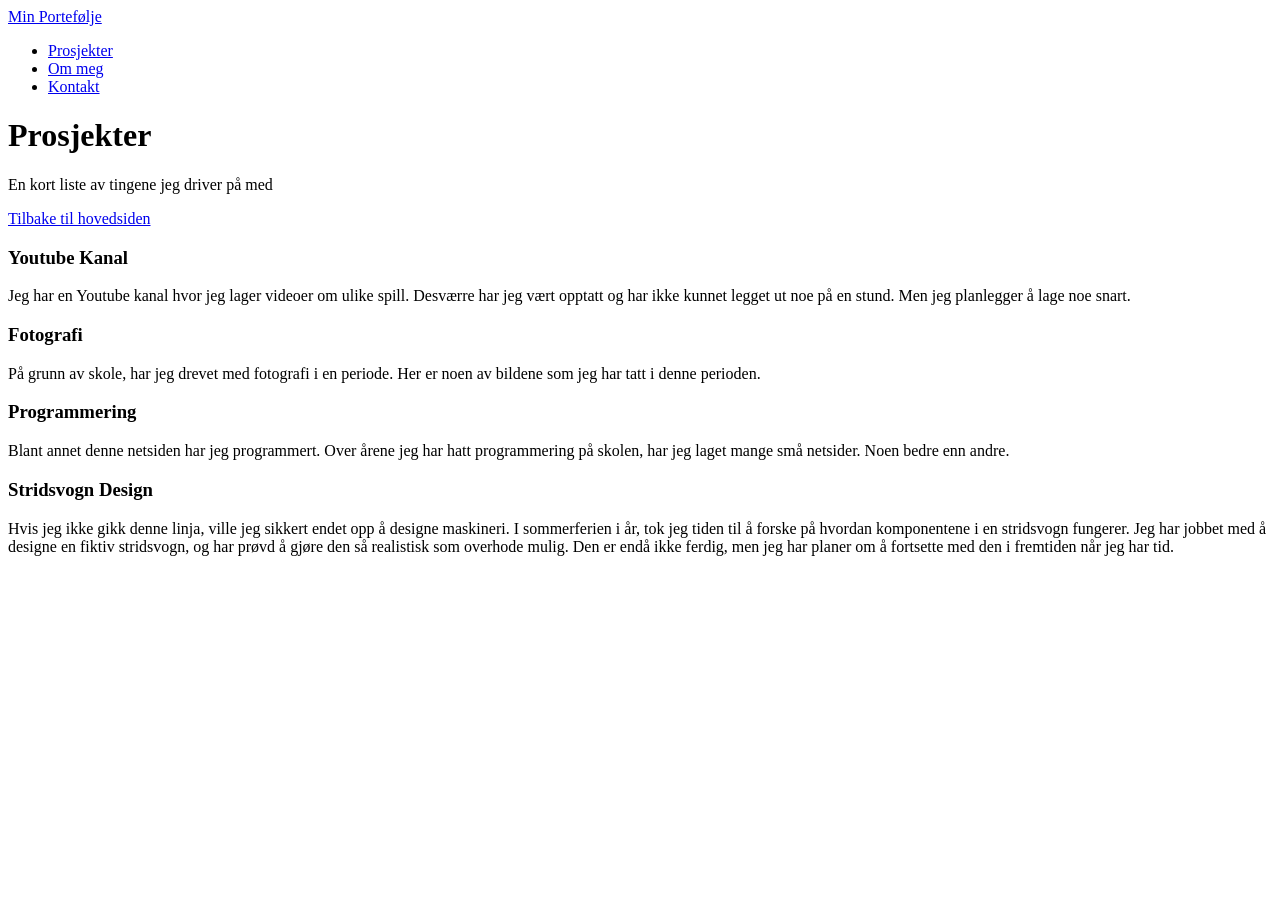
==== prosjekter.html @ 5872dc4c "Linka index of prosjekt siden, og skrev innholdet i prosjekt siden. Nav links fungerer." ====
<!DOCTYPE html>
<html lang="no">
<head>
    <meta charset="UTF-8">
    <meta name="viewport" content="width=device-width, initial-scale=1.0">
    <title>Mine prosjekter</title>
    <link rel="stylesheet" href="styles.css">
</head>

<body>

    <header>
        <nav class="navbar">

            <a href="index.html" class="home">Min Portefølje</a>

            <ul class="nav-links">
                <li><a href="prosjekter.html">Prosjekter</a></li>
                <li><a href="om meg">Om meg</a></li>
                <li><a href="kontakt">Kontakt</a></li>
            </ul>

        </nav>
    </header>
  
    <main>

        <h1>Prosjekter</h1>

        <p>En kort liste av tingene jeg driver på med</p>

        <a href="index.html" class="button">Tilbake til hovedsiden</a>
        
        <h3>Youtube Kanal</h3>
        <p>Jeg har en Youtube kanal hvor jeg lager videoer om ulike spill. 
            Desværre har jeg vært opptatt og har ikke kunnet legget ut noe på en stund. 
            Men jeg planlegger å lage noe snart.
        </p>

        <h3>Fotografi</h3>
        <p>På grunn av skole, har jeg drevet med fotografi i en periode.
            Her er noen av bildene som jeg har tatt i denne perioden.
        </p>

        <h3>Programmering</h3>
        <p>Blant annet denne netsiden har jeg programmert.
            Over årene jeg har hatt programmering på skolen, har jeg laget mange små netsider.
            Noen bedre enn andre. 
        </p>

        <h3>Stridsvogn Design</h3>
        <p>Hvis jeg ikke gikk denne linja, ville jeg sikkert endet opp å designe maskineri.
            I sommerferien i år, tok jeg tiden til å forske på hvordan komponentene i en stridsvogn fungerer.
            Jeg har jobbet med å designe en fiktiv stridsvogn, og har prøvd å gjøre den så realistisk som overhode mulig.
            Den er endå ikke ferdig, men jeg har planer om å fortsette med den i fremtiden når jeg har tid.
        </p>







    </main>

</body>

</html>
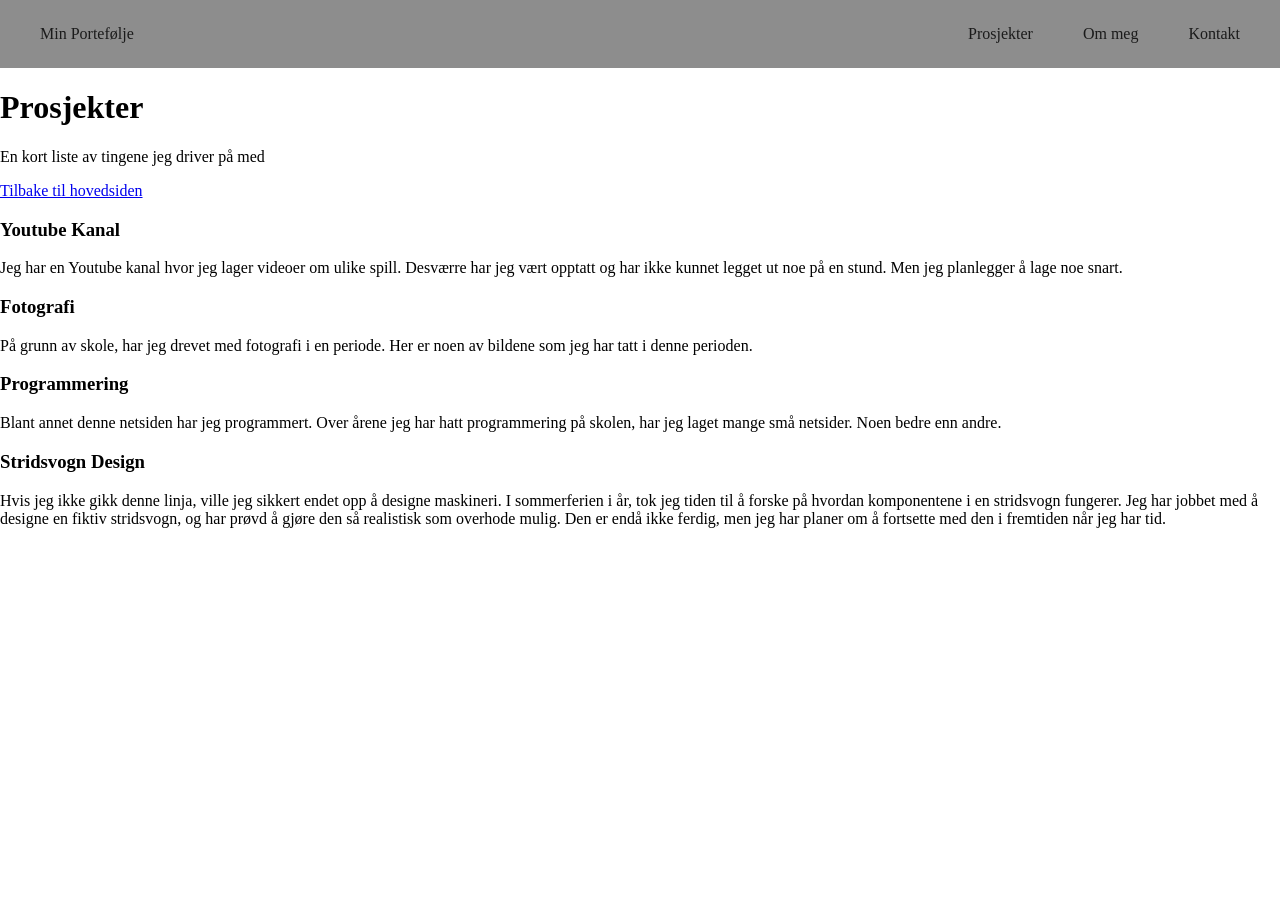
==== commit 13768339: "Sticky navbar" ====
--- a/prosjekter.html
+++ b/prosjekter.html
@@ -17,8 +17,8 @@
 
             <ul class="nav-links">
                 <li><a href="prosjekter.html">Prosjekter</a></li>
-                <li><a href="om meg">Om meg</a></li>
-                <li><a href="kontakt">Kontakt</a></li>
+                <li><a href="index.html#om-meg">Om meg</a></li>
+                <li><a href="index.html#kontakt">Kontakt</a></li>
             </ul>
 
         </nav>
@@ -32,30 +32,37 @@
 
         <a href="index.html" class="button">Tilbake til hovedsiden</a>
         
+        <section id="YT">
         <h3>Youtube Kanal</h3>
         <p>Jeg har en Youtube kanal hvor jeg lager videoer om ulike spill. 
             Desværre har jeg vært opptatt og har ikke kunnet legget ut noe på en stund. 
             Men jeg planlegger å lage noe snart.
         </p>
+        </section>
 
+        <section id="Fotografi">
         <h3>Fotografi</h3>
         <p>På grunn av skole, har jeg drevet med fotografi i en periode.
             Her er noen av bildene som jeg har tatt i denne perioden.
         </p>
+        </section>
 
+        <section id="Programmering">
         <h3>Programmering</h3>
         <p>Blant annet denne netsiden har jeg programmert.
             Over årene jeg har hatt programmering på skolen, har jeg laget mange små netsider.
             Noen bedre enn andre. 
         </p>
+        </section>
 
+        <section id="Stridsvogn">
         <h3>Stridsvogn Design</h3>
         <p>Hvis jeg ikke gikk denne linja, ville jeg sikkert endet opp å designe maskineri.
             I sommerferien i år, tok jeg tiden til å forske på hvordan komponentene i en stridsvogn fungerer.
             Jeg har jobbet med å designe en fiktiv stridsvogn, og har prøvd å gjøre den så realistisk som overhode mulig.
             Den er endå ikke ferdig, men jeg har planer om å fortsette med den i fremtiden når jeg har tid.
         </p>
-
+        </section>
 
 
 
--- a/styles.css
+++ b/styles.css
@@ -0,0 +1,42 @@
+body {
+    margin: 0;
+}
+
+header {
+    position: sticky;
+    top: 0;
+    z-index: 1000;
+}
+
+.navbar {
+    display: flex;
+    justify-content: space-between;
+    align-items: center;
+    padding: 25px 40px;
+    background-color: #8d8d8d;
+}
+
+.nav-links {
+    display: flex;
+    gap: 50px;
+    list-style: none;
+    margin: 0;
+    padding: 0;
+}
+
+.nav-links a {
+    color: #1b1b1b;
+    text-decoration: none;
+    font-size: 16px;
+}
+
+.nav-links a:hover {
+    color: #1b1b1b;
+}
+
+.home {
+    display: flex;
+    color:  #1b1b1b;
+    text-decoration: none;
+    font-size: 16px;
+}
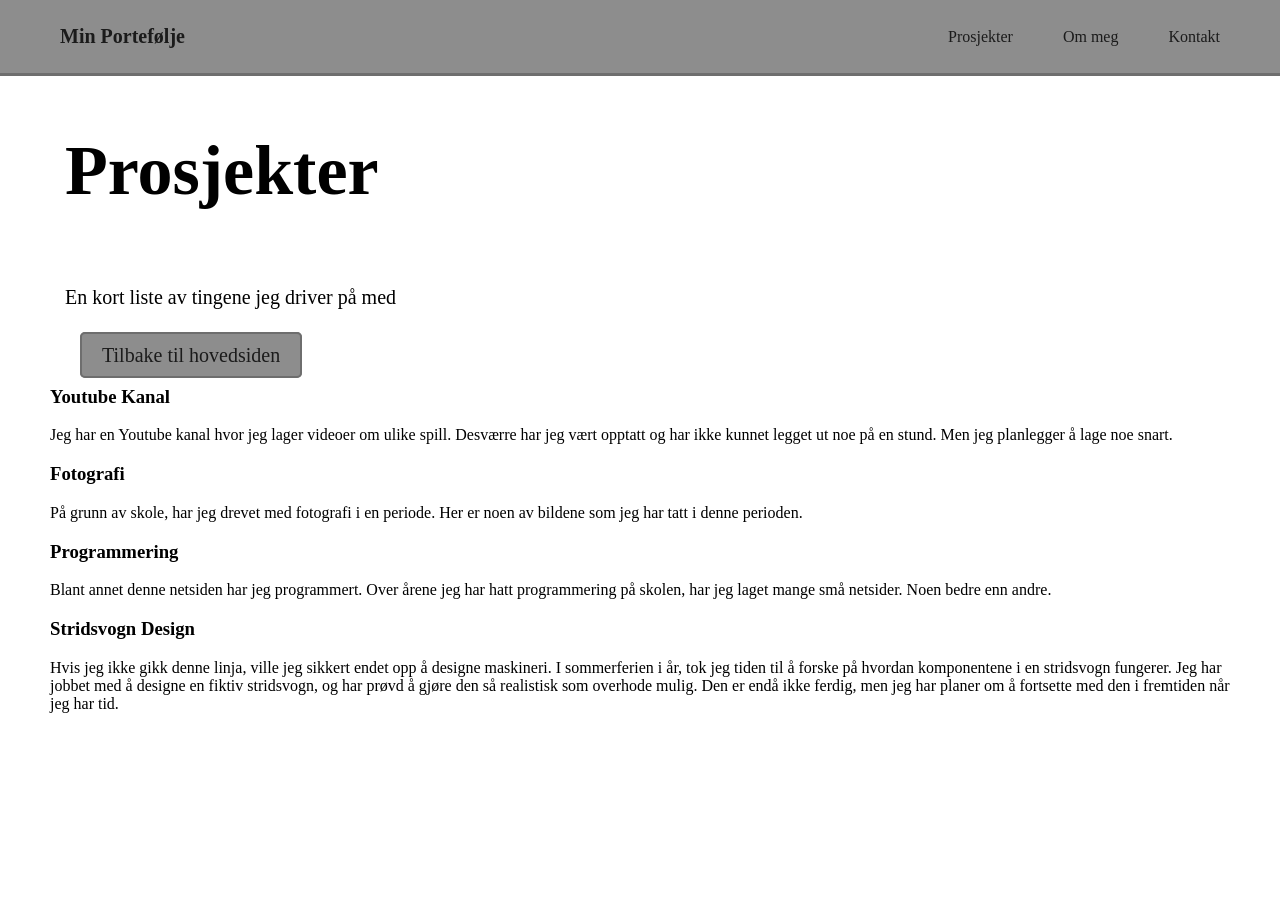
==== commit bfd98a3d: "refinert om-meg og kontakt. Ga borders til dem, button og navbaren" ====
--- a/prosjekter.html
+++ b/prosjekter.html
@@ -28,7 +28,7 @@
 
         <h1>Prosjekter</h1>
 
-        <p>En kort liste av tingene jeg driver på med</p>
+        <p class="intro">En kort liste av tingene jeg driver på med</p>
 
         <a href="index.html" class="button">Tilbake til hovedsiden</a>
         
--- a/styles.css
+++ b/styles.css
@@ -1,5 +1,13 @@
+html {
+    scroll-behavior: smooth;
+}
+
 body {
     margin: 0;
+}
+
+main {
+    padding: 0 50px;
 }
 
 header {
@@ -12,8 +20,9 @@
     display: flex;
     justify-content: space-between;
     align-items: center;
-    padding: 25px 40px;
+    padding: 25px 60px;
     background-color: #8d8d8d;
+    border-bottom: 3px solid #6e6e6e;
 }
 
 .nav-links {
@@ -31,12 +40,78 @@
 }
 
 .nav-links a:hover {
-    color: #1b1b1b;
+    color: #fcfcfc;
 }
 
 .home {
     display: flex;
     color:  #1b1b1b;
     text-decoration: none;
-    font-size: 16px;
+    font-size: 20px;
+    font-weight: bold;
+}
+
+.home:hover {
+    color: #fcfcfc;
+}
+
+h1 {
+    display: flex;
+    font-size: 70px;
+    margin: 0;
+    padding: 55px 15px;
+}
+
+.button {
+    margin-left: 30px;
+    margin-bottom: 20px;
+    padding: 10px 20px;
+    background-color: #8d8d8d;
+    color: #1b1b1b;
+    text-decoration: none;
+    font-size: 20px;
+    border-radius: 5px;
+    border: 2px solid #6e6e6e;
+}
+
+.button:hover {
+    background-color: #c1bfbf;
+    color: #fcfcfc;
+    border: 2px solid #f8f7f7;
+}
+
+.intro {
+    font-size: 20px;
+    margin-bottom: 35px;
+    margin-left: 15px;
+}
+
+h2 {
+    display: flex;
+    font-size: 30px;
+    margin-bottom: 3px;
+    margin-left: 15px;
+}
+
+#om-meg {
+    text-decoration: none;
+    margin-top: 60px;
+    display:flex;
+    flex-direction: column;
+    padding: 5px 25px;
+    border-radius: 20px;
+    background-color: #8d8d8d;
+    border: 3px solid #6e6e6e;
+}
+
+#kontakt {
+    text-decoration: none;
+    margin-top: 60px;
+    margin-bottom: 60px;
+    display:flex;
+    flex-direction: column;
+    padding: 5px 25px;
+    border-radius: 20px;
+    background-color: #8d8d8d;
+    border: 3px solid #6e6e6e;
 }
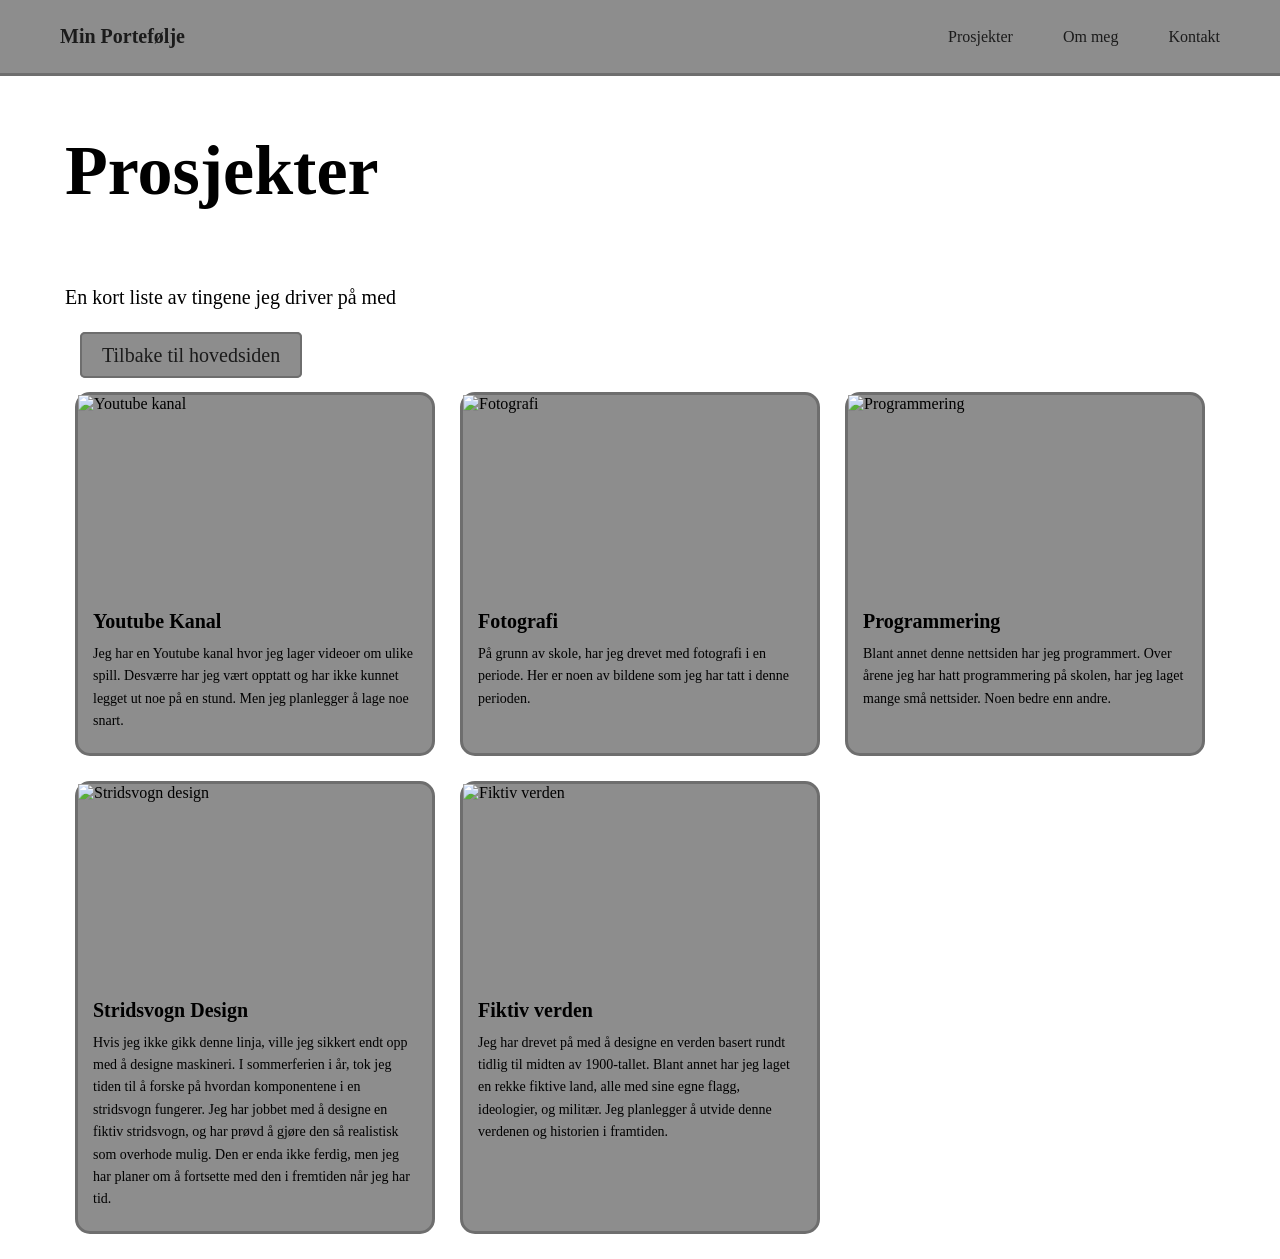
==== commit 841b48b9: "La til ekstra innhold i prosjekt, grid layouts i favouritt spill og prosjekter" ====
--- a/prosjekter.html
+++ b/prosjekter.html
@@ -32,36 +32,58 @@
 
         <a href="index.html" class="button">Tilbake til hovedsiden</a>
         
-        <section id="YT">
-        <h3>Youtube Kanal</h3>
-        <p>Jeg har en Youtube kanal hvor jeg lager videoer om ulike spill. 
-            Desværre har jeg vært opptatt og har ikke kunnet legget ut noe på en stund. 
-            Men jeg planlegger å lage noe snart.
-        </p>
-        </section>
+        <section class="prosjektliste">
 
-        <section id="Fotografi">
-        <h3>Fotografi</h3>
-        <p>På grunn av skole, har jeg drevet med fotografi i en periode.
-            Her er noen av bildene som jeg har tatt i denne perioden.
-        </p>
-        </section>
+            <section class="prosjektkort" id="YT">
+                <img src="images/youtube.jpg" alt="Youtube kanal">
+                <h3>Youtube Kanal</h3>
+                <p>
+                    Jeg har en Youtube kanal hvor jeg lager videoer om ulike spill.
+                    Desværre har jeg vært opptatt og har ikke kunnet legget ut noe på en stund.
+                    Men jeg planlegger å lage noe snart.
+                </p>
+            </section>
 
-        <section id="Programmering">
-        <h3>Programmering</h3>
-        <p>Blant annet denne netsiden har jeg programmert.
-            Over årene jeg har hatt programmering på skolen, har jeg laget mange små netsider.
-            Noen bedre enn andre. 
-        </p>
-        </section>
+            <section class="prosjektkort" id="Fotografi">
+                <img src="images/fotografi.jpg" alt="Fotografi">
+                <h3>Fotografi</h3>
+                <p>
+                    På grunn av skole, har jeg drevet med fotografi i en periode.
+                    Her er noen av bildene som jeg har tatt i denne perioden.
+                </p>
+            </section>
 
-        <section id="Stridsvogn">
-        <h3>Stridsvogn Design</h3>
-        <p>Hvis jeg ikke gikk denne linja, ville jeg sikkert endet opp å designe maskineri.
-            I sommerferien i år, tok jeg tiden til å forske på hvordan komponentene i en stridsvogn fungerer.
-            Jeg har jobbet med å designe en fiktiv stridsvogn, og har prøvd å gjøre den så realistisk som overhode mulig.
-            Den er endå ikke ferdig, men jeg har planer om å fortsette med den i fremtiden når jeg har tid.
-        </p>
+            <section class="prosjektkort" id="Programmering">
+                <img src="images/programmering.jpg" alt="Programmering">
+                <h3>Programmering</h3>
+                <p>
+                    Blant annet denne nettsiden har jeg programmert.
+                    Over årene jeg har hatt programmering på skolen, har jeg laget mange små nettsider.
+                    Noen bedre enn andre.
+                </p>
+            </section>
+
+            <section class="prosjektkort" id="Stridsvogn">
+                <img src="images/stridsvogn.jpg" alt="Stridsvogn design">
+                <h3>Stridsvogn Design</h3>
+                <p>
+                    Hvis jeg ikke gikk denne linja, ville jeg sikkert endt opp med å designe maskineri.
+                    I sommerferien i år, tok jeg tiden til å forske på hvordan komponentene i en stridsvogn fungerer.
+                    Jeg har jobbet med å designe en fiktiv stridsvogn, og har prøvd å gjøre den så realistisk som overhode mulig.
+                    Den er enda ikke ferdig, men jeg har planer om å fortsette med den i fremtiden når jeg har tid.
+                </p>
+            </section>
+
+            <section class="prosjektkort" id="fiksjon">
+                <img src="images/fiksjon.jpg" alt="Fiktiv verden">
+                <h3>Fiktiv verden</h3>
+                <p>
+                    Jeg har drevet på med å designe en verden basert rundt tidlig til midten av 1900-tallet.
+                    Blant annet har jeg laget en rekke fiktive land, alle med sine egne flagg, ideologier, og militær.
+                    Jeg planlegger å utvide denne verdenen og historien i framtiden.
+                </p>
+            </section>
+
         </section>
 
 
--- a/styles.css
+++ b/styles.css
@@ -114,4 +114,96 @@
     border-radius: 20px;
     background-color: #8d8d8d;
     border: 3px solid #6e6e6e;
+}
+
+.prosjektliste {
+    display: grid;
+    grid-template-columns: 1fr 1fr 1fr;
+    gap: 25px;
+    padding: 25px;
+}
+
+.prosjektkort {
+    display: flex;
+    flex-direction: column;
+    background-color: #8d8d8d;
+    border: 3px solid #6e6e6e;
+    border-radius: 15px;
+    transition: transform 0.2s ease;
+}
+
+.prosjektkort img {
+    width: 100%;
+    height: 200px;
+    object-fit: cover;
+}
+
+.prosjektkort h3 {
+    font-size: 20px;
+    margin: 15px 15px 5px;
+}
+
+.prosjektkort p {
+    font-size: 14px;
+    line-height: 1.6;
+    margin: 5px 15px 20px;
+}
+
+.prosjektkort:hover {
+    transform: translateY(-7px);
+}
+
+#favorittspilloverskrift {
+    text-align: center;
+    font-size: 40px;
+    font-weight: bold;
+}
+
+.favorittspill {
+    display: grid;
+    grid-template-columns: 1fr 1fr 1fr;
+    gap: 25px;
+    padding: 25px;
+}
+
+.spillliste {
+    display: flex;
+    flex-direction: column;
+    background-color: #8d8d8d;
+    border: 3px solid #6e6e6e;
+    border-radius: 15px;
+    transition: transform 0.2s ease;
+}
+
+.spillliste img {
+    width: 100%;
+    height: 200px;
+    object-fit: cover;
+}
+
+.spillliste p {
+    font-size: 30px;
+    margin: 5px 15px 20px;
+}
+
+.spillliste:hover {
+    transform: translateY(-7px);
+}
+
+@media (max-width: 900px) {
+    .prosjektliste {
+        grid-template-columns: 1fr 1fr;
+    }
+    .favorittspill {
+        grid-template-columns: 1fr 1fr;
+    }
+}
+
+@media (max-width: 600px) {
+    .prosjektliste {
+        grid-template-columns: 1fr;
+    }
+    .favorittspill {
+        grid-template-columns: 1fr;
+    }
 }
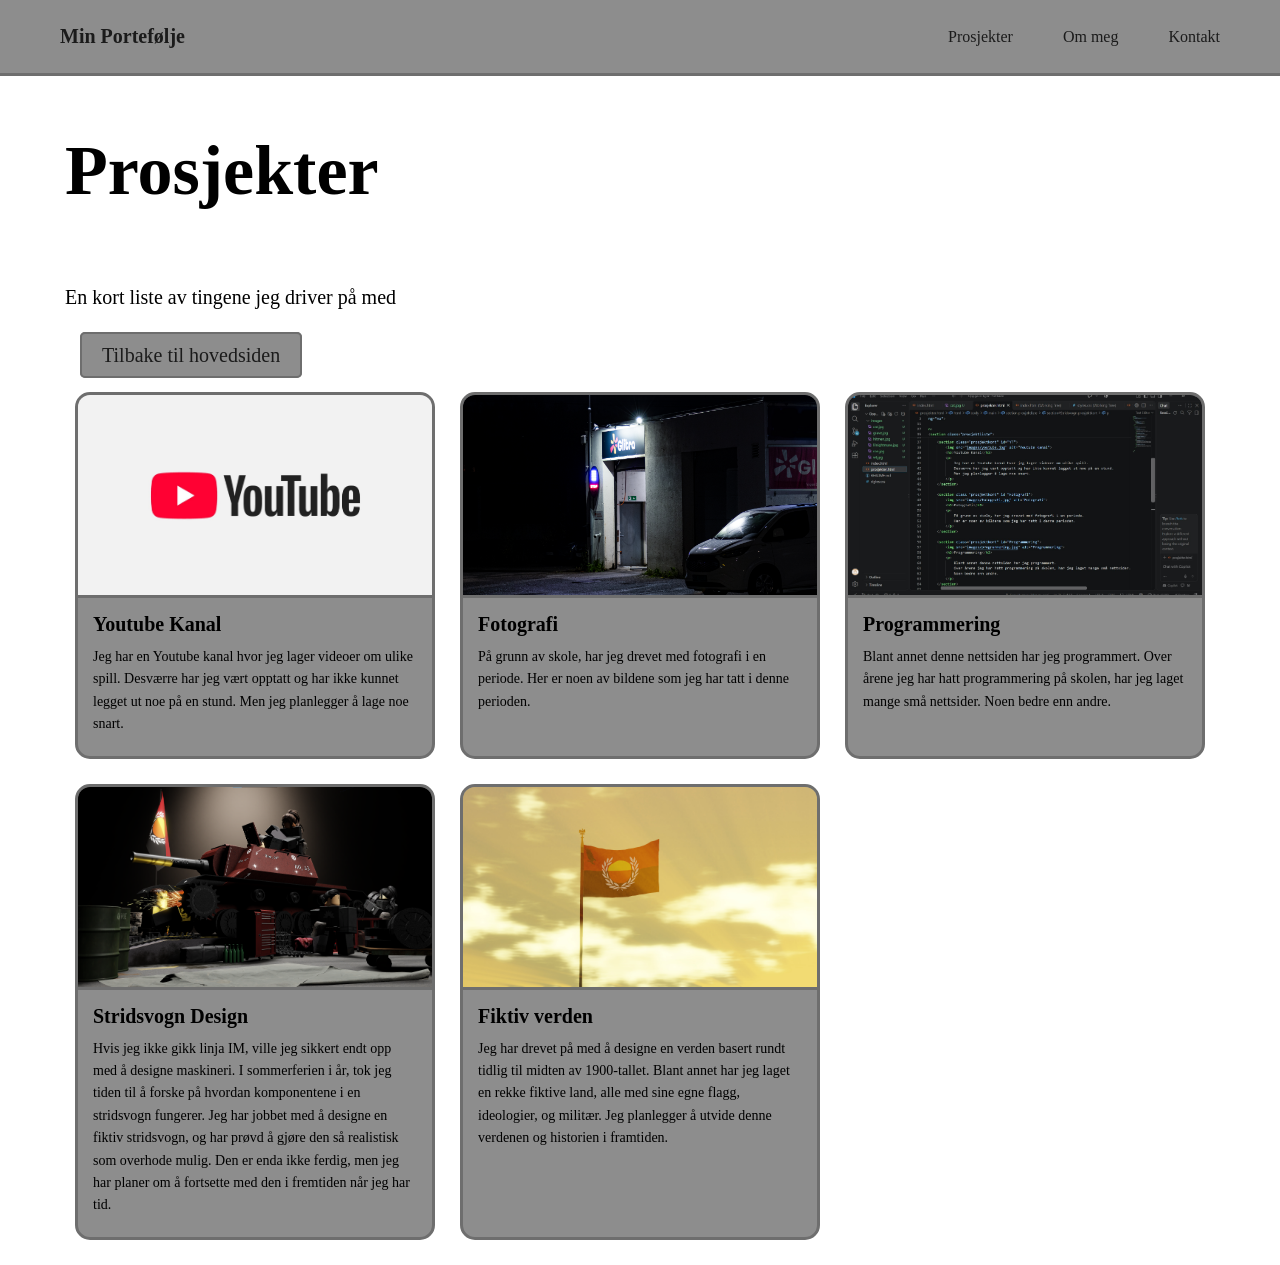
==== commit a4a55b25: "La til bilder + små text endringer" ====
--- a/prosjekter.html
+++ b/prosjekter.html
@@ -64,10 +64,10 @@
             </section>
 
             <section class="prosjektkort" id="Stridsvogn">
-                <img src="images/stridsvogn.jpg" alt="Stridsvogn design">
+                <img src="images/stridsvogn.png" alt="Stridsvogn design">
                 <h3>Stridsvogn Design</h3>
                 <p>
-                    Hvis jeg ikke gikk denne linja, ville jeg sikkert endt opp med å designe maskineri.
+                    Hvis jeg ikke gikk linja IM, ville jeg sikkert endt opp med å designe maskineri.
                     I sommerferien i år, tok jeg tiden til å forske på hvordan komponentene i en stridsvogn fungerer.
                     Jeg har jobbet med å designe en fiktiv stridsvogn, og har prøvd å gjøre den så realistisk som overhode mulig.
                     Den er enda ikke ferdig, men jeg har planer om å fortsette med den i fremtiden når jeg har tid.
--- a/styles.css
+++ b/styles.css
@@ -136,6 +136,8 @@
     width: 100%;
     height: 200px;
     object-fit: cover;
+    border-bottom: 3px solid #6e6e6e;
+    border-radius:12px 12px 0 0;
 }
 
 .prosjektkort h3 {
@@ -179,11 +181,13 @@
     width: 100%;
     height: 200px;
     object-fit: cover;
+    border-bottom: 3px solid #6e6e6e;
+    border-radius:12px 12px 0 0;
 }
 
 .spillliste p {
     font-size: 30px;
-    margin: 5px 15px 20px;
+    margin: 20px 15px 20px;
 }
 
 .spillliste:hover {
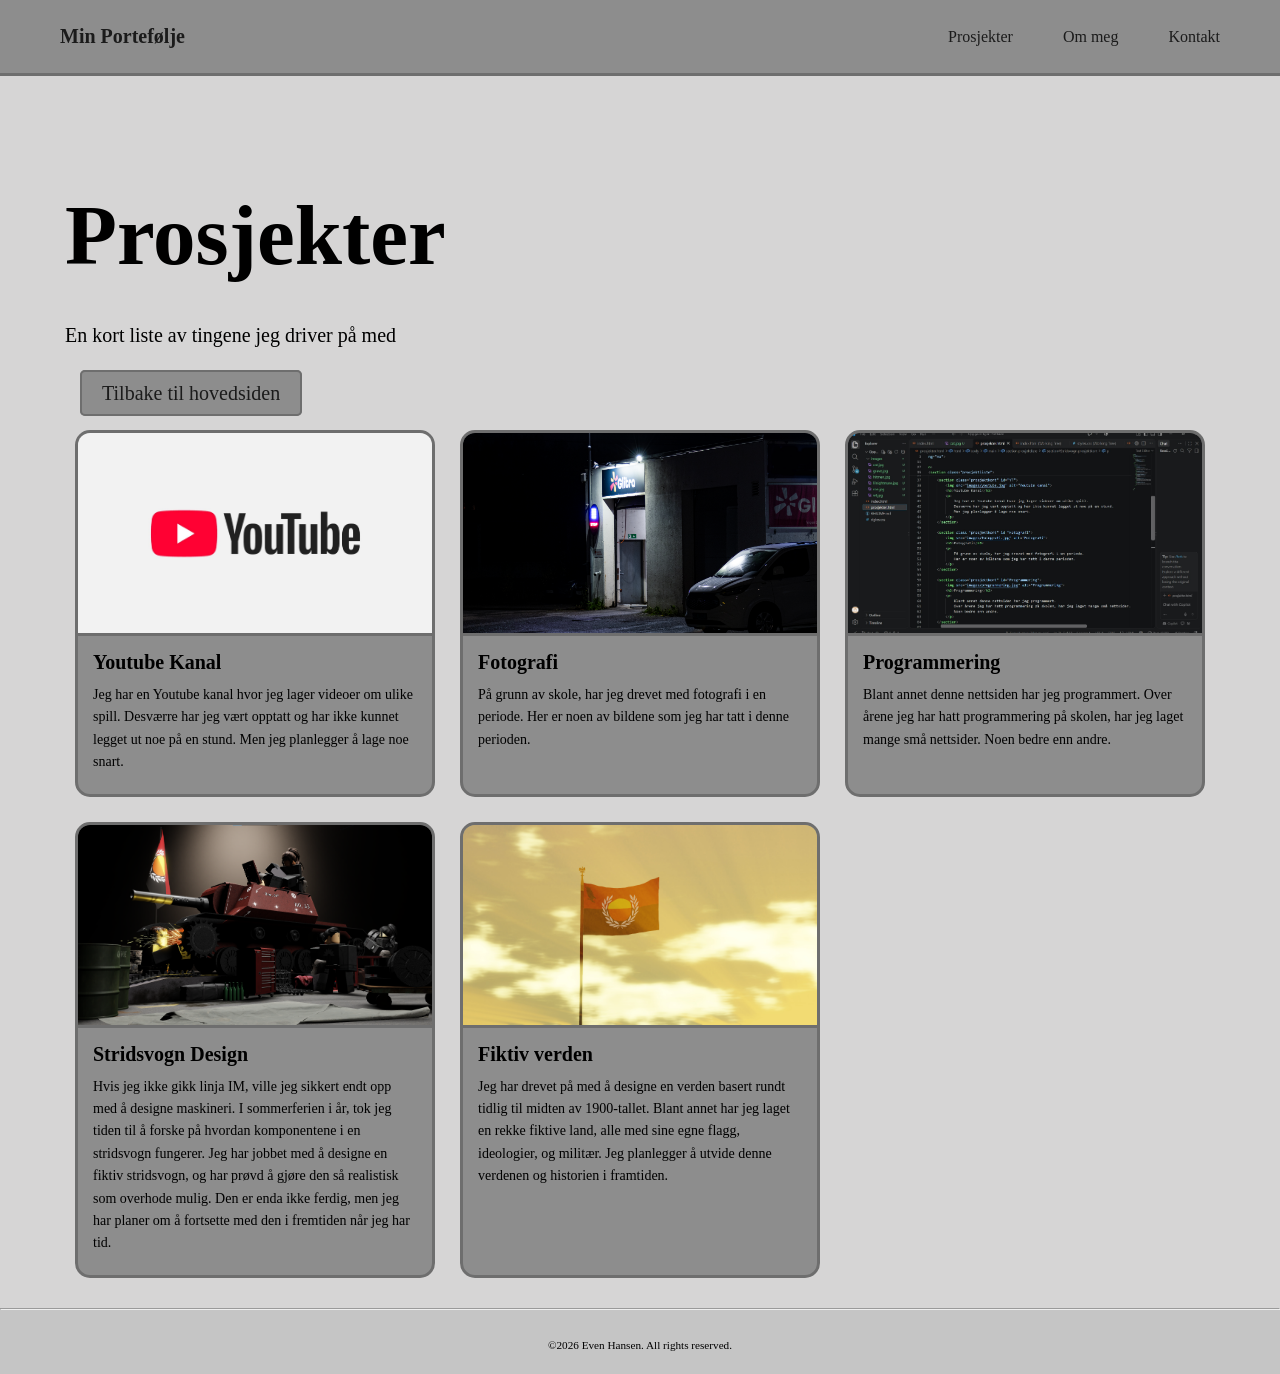
==== commit cf905e6d: "Små tekst endringer + footer" ====
--- a/prosjekter.html
+++ b/prosjekter.html
@@ -31,7 +31,7 @@
         <p class="intro">En kort liste av tingene jeg driver på med</p>
 
         <a href="index.html" class="button">Tilbake til hovedsiden</a>
-        
+
         <section class="prosjektliste">
 
             <section class="prosjektkort" id="YT">
@@ -93,6 +93,13 @@
 
     </main>
 
+    <footer>
+        <hr>
+        <br>
+        <p id="copyright">©2026 Even Hansen. All rights reserved.</p>
+        <br>
+    </footer>
+    
 </body>
 
 </html>
--- a/styles.css
+++ b/styles.css
@@ -1,5 +1,6 @@
 html {
     scroll-behavior: smooth;
+    background-color: #d6d5d5;
 }
 
 body {
@@ -16,6 +17,12 @@
     z-index: 1000;
 }
 
+footer {
+    font-size: 0.7rem;
+    text-align: center;
+    background-color: #c5c5c5;
+}
+
 .navbar {
     display: flex;
     justify-content: space-between;
@@ -43,6 +50,12 @@
     color: #fcfcfc;
 }
 
+.nav-links a:focus-visible {
+    outline: 3px solid #fcfcfc;
+    outline-offset: 12px;
+    border-radius: 1px;
+}
+
 .home {
     display: flex;
     color:  #1b1b1b;
@@ -55,11 +68,19 @@
     color: #fcfcfc;
 }
 
+.home:focus-visible {
+    outline: 3px solid #fcfcfc;
+    outline-offset: 12px;
+    border-radius: 1px;
+}
+
 h1 {
     display: flex;
-    font-size: 70px;
+    font-size: 85px;
     margin: 0;
-    padding: 55px 15px;
+    margin-top: 110px;
+    margin-bottom: 40px;
+    padding: 0px 15px;
 }
 
 .button {
@@ -78,6 +99,11 @@
     background-color: #c1bfbf;
     color: #fcfcfc;
     border: 2px solid #f8f7f7;
+}
+
+.button:focus-visible {
+    outline: 3px solid #bebebe;
+    outline-offset: 3px;
 }
 
 .intro {
@@ -194,6 +220,43 @@
     transform: translateY(-7px);
 }
 
+.kontakt-links {
+    display: flex;
+    gap: 20px;
+    margin: 15px;
+}
+
+.kontakt-button {
+    display: flex;
+    justify-content: center;
+    align-items: center;
+    width: 55px;
+    height: 55px;
+
+    background-color: #6e6e6e;
+    color: #1b1b1b;
+
+    font-size: 25px;
+    text-decoration: none;
+
+    border-radius: 10px;
+    border: 2px solid #555555;
+
+    transition: 0.2s ease;
+}
+
+.kontakt-button:hover {
+    background-color: #c1bfbf;
+    color: #fcfcfc;
+    border-color: #f8f7f7;
+    transform: translateY(-7px);
+}
+
+.kontakt-button:focus-visible {
+    outline: 3px solid #fcfcfc;
+    outline-offset: 3px;
+}
+
 @media (max-width: 900px) {
     .prosjektliste {
         grid-template-columns: 1fr 1fr;
@@ -210,4 +273,8 @@
     .favorittspill {
         grid-template-columns: 1fr;
     }
-}+    .kontakt-button {
+        width: 38px;
+        height: 38px;
+    }
+}
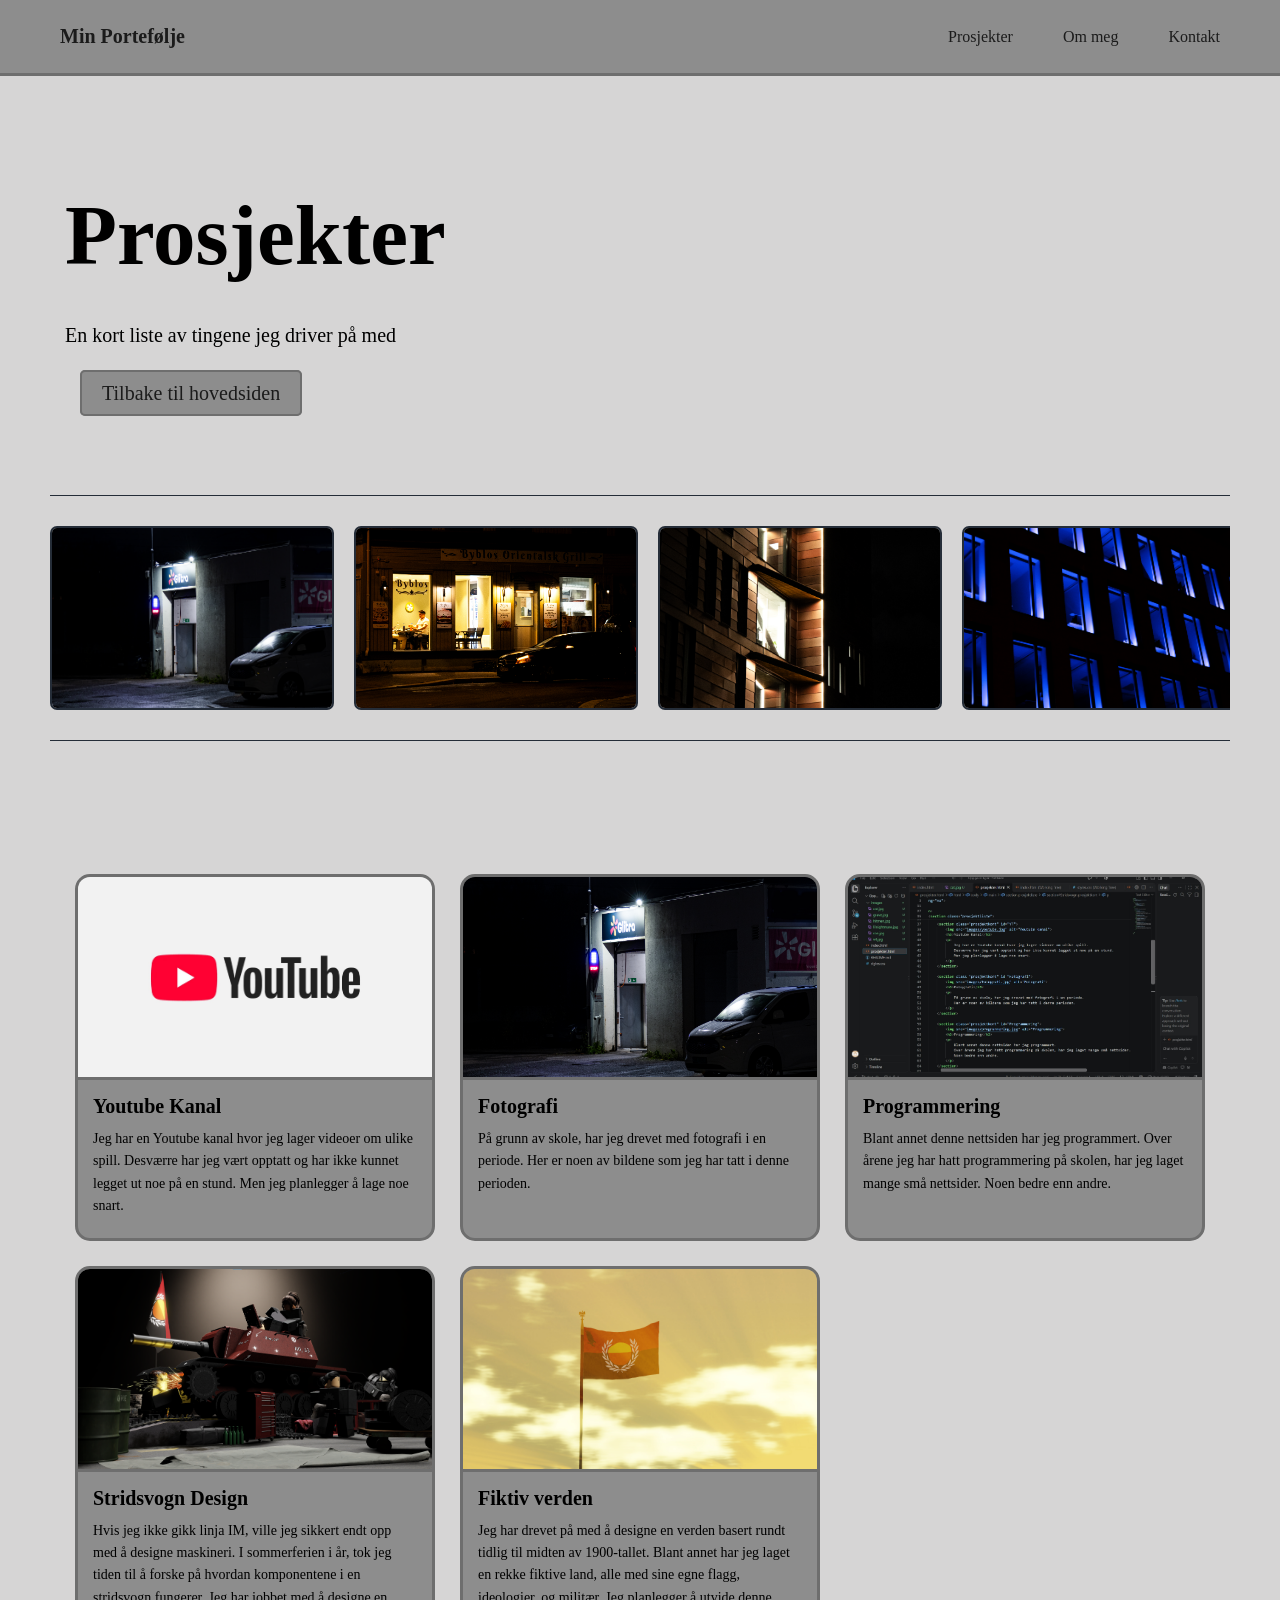
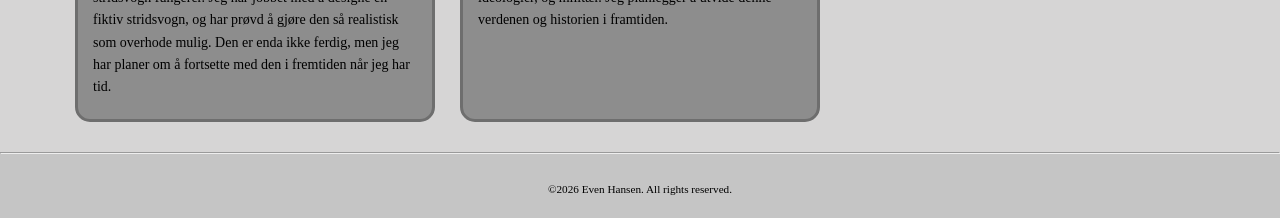
==== commit c7d3a691: "Animert fotogalleri" ====
--- a/prosjekter.html
+++ b/prosjekter.html
@@ -31,6 +31,53 @@
         <p class="intro">En kort liste av tingene jeg driver på med</p>
 
         <a href="index.html" class="button">Tilbake til hovedsiden</a>
+
+        <br>
+        <br>
+        <br>
+        <br>
+        <br>
+        <br>
+        
+        
+        <section class="foto-galleri" aria-label="Utvalgte bilder">
+            <div class="foto-visning">
+
+                <img src="images/fotografi.jpg" alt="Bilde1">
+                <img src="images/fotografi2.jpg" alt="Bilde2">
+                <img src="images/fotografi3.jpg" alt="Bilde3">
+                <img src="images/fotografi4.jpg" alt="Bilde4">
+                <img src="images/fotografi5.jpg" alt="Bilde5">
+                <img src="images/fotografi6.jpg" alt="Bilde6">
+                <img src="images/fotografi7.jpg" alt="Bilde7">
+                <img src="images/fotografi8.jpg" alt="Bilde8">
+                <img src="images/fotografi9.jpg" alt="Bilde9">
+                <img src="images/fotografi10.jpg" alt="Bilde10">
+                <img src="images/fotografi11.jpg" alt="Bilde11">
+                <img src="images/fotografi12.jpg" alt="Bilde12">
+
+                <img src="images/fotografi.jpg" alt="Bilde1">
+                <img src="images/fotografi2.jpg" alt="Bilde2">
+                <img src="images/fotografi3.jpg" alt="Bilde3">
+                <img src="images/fotografi4.jpg" alt="Bilde4">
+                <img src="images/fotografi5.jpg" alt="Bilde5">
+                <img src="images/fotografi6.jpg" alt="Bilde6">
+                <img src="images/fotografi7.jpg" alt="Bilde7">
+                <img src="images/fotografi8.jpg" alt="Bilde8">
+                <img src="images/fotografi9.jpg" alt="Bilde9">
+                <img src="images/fotografi10.jpg" alt="Bilde10">
+                <img src="images/fotografi11.jpg" alt="Bilde11">
+                <img src="images/fotografi12.jpg" alt="Bilde12">
+
+            </div>
+        </section>
+
+        <br>
+        <br>
+        <br>
+        <br>
+        <br>
+        <br>
 
         <section class="prosjektliste">
 
@@ -99,7 +146,7 @@
         <p id="copyright">©2026 Even Hansen. All rights reserved.</p>
         <br>
     </footer>
-    
+
 </body>
 
 </html>
--- a/styles.css
+++ b/styles.css
@@ -257,6 +257,39 @@
     outline-offset: 3px;
 }
 
+.foto-galleri {
+    overflow: hidden;
+    padding: 30px 0;
+    border-top: 1px solid #252d38;
+    border-bottom: 1px solid #252d38;
+}
+
+.foto-visning {
+    display: flex;
+    width: max-content;
+    gap: 20px;
+    animation: move-photos 90s linear infinite;
+}
+
+.foto-visning img {
+    width: 280px;
+    height: 180px;
+    object-fit: cover;
+    border-radius: 7px;
+    border: 2px solid #252d38;
+    flex-shrink: 0;
+}
+
+@keyframes move-photos {
+    from {
+        transform: translateX(0);
+    }
+
+    to {
+        transform: translateX(-50%);
+    }
+}
+
 @media (max-width: 900px) {
     .prosjektliste {
         grid-template-columns: 1fr 1fr;
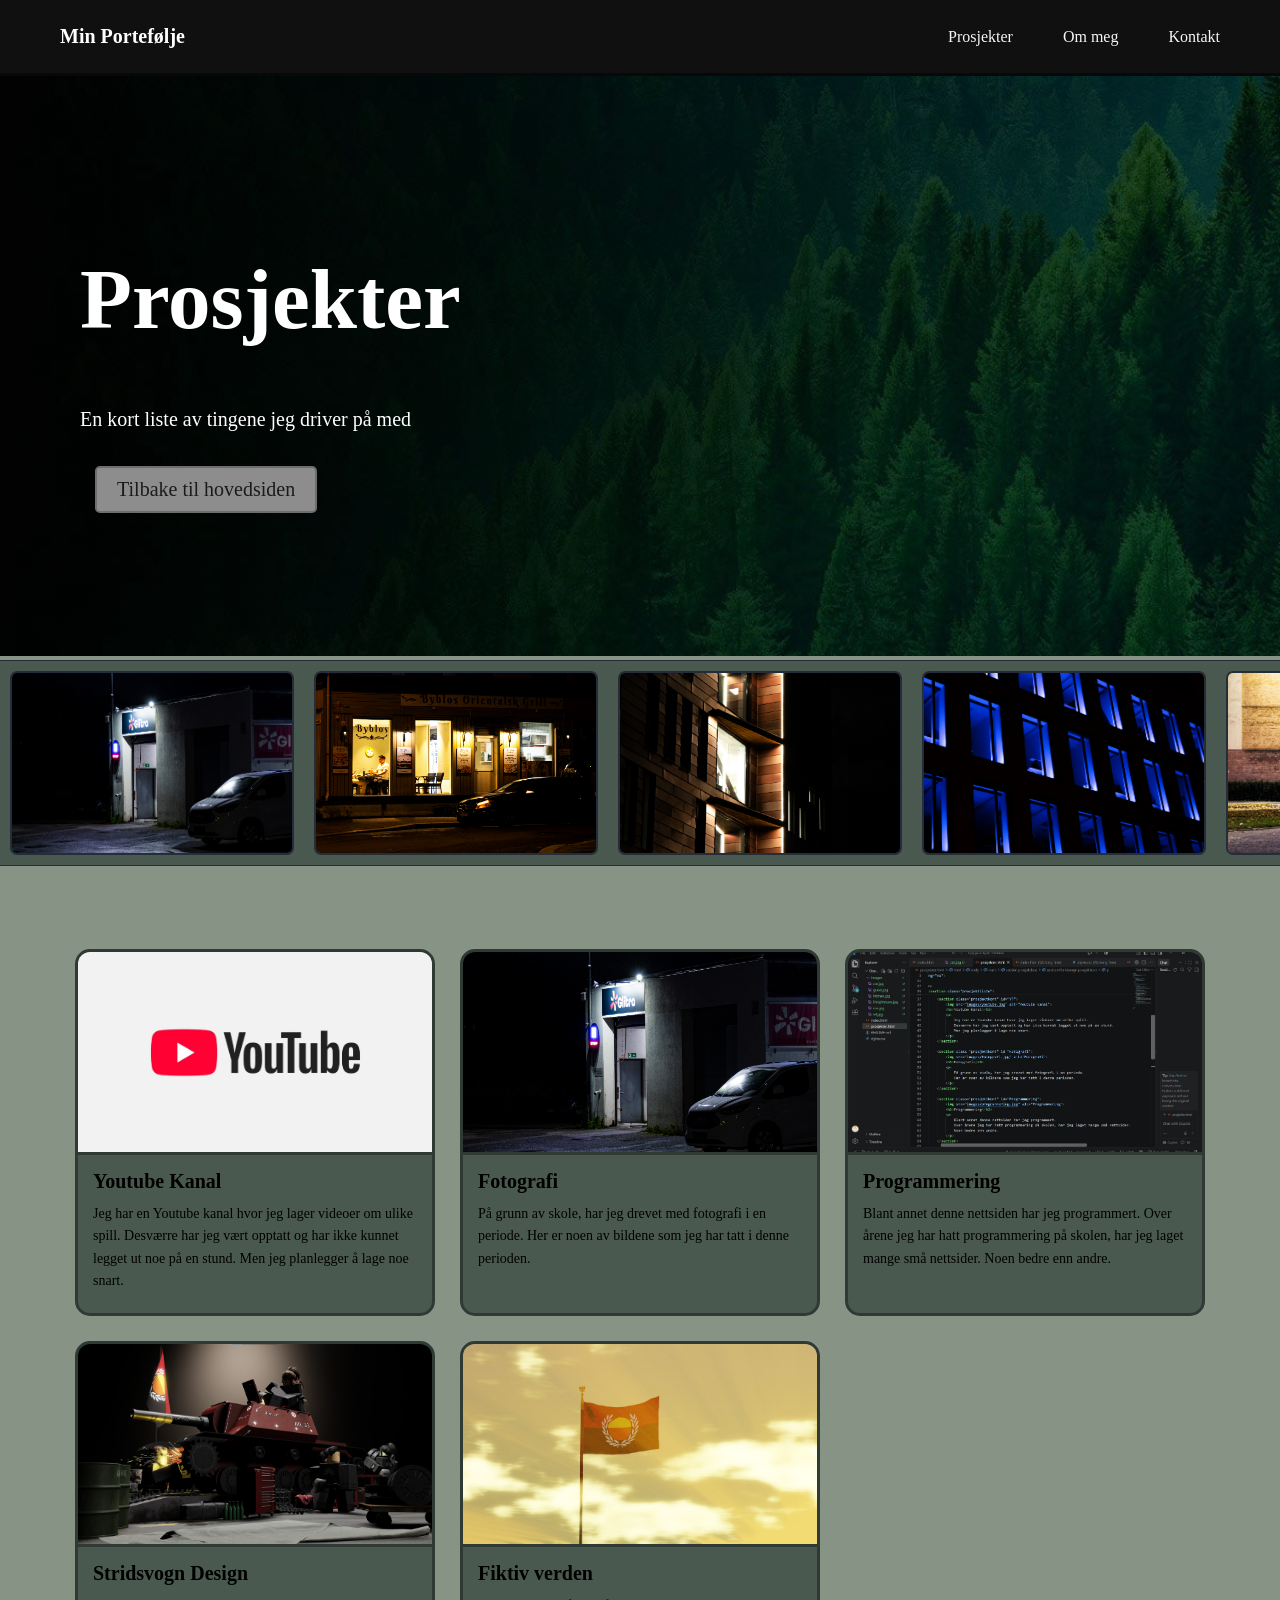
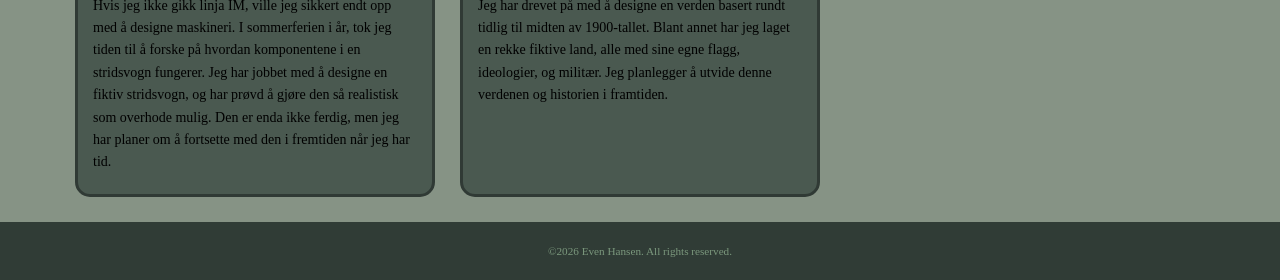
==== commit d659fa88: "Farge endringer + små formaterings endringer" ====
--- a/prosjekter.html
+++ b/prosjekter.html
@@ -26,20 +26,20 @@
   
     <main>
 
-        <h1>Prosjekter</h1>
+        <section class="hero">
+            <div class="hero-content">
+            <h1>Prosjekter</h1>
 
-        <p class="intro">En kort liste av tingene jeg driver på med</p>
+            <p class="intro">En kort liste av tingene jeg driver på med</p>
 
-        <a href="index.html" class="button">Tilbake til hovedsiden</a>
+            <a href="index.html" class="button">Tilbake til hovedsiden</a>
+            </div>
+        </section>
 
         <br>
         <br>
         <br>
-        <br>
-        <br>
-        <br>
-        
-        
+
         <section class="foto-galleri" aria-label="Utvalgte bilder">
             <div class="foto-visning">
 
@@ -141,7 +141,6 @@
     </main>
 
     <footer>
-        <hr>
         <br>
         <p id="copyright">©2026 Even Hansen. All rights reserved.</p>
         <br>
--- a/styles.css
+++ b/styles.css
@@ -1,6 +1,6 @@
 html {
     scroll-behavior: smooth;
-    background-color: #d6d5d5;
+    background-color: #869385;
 }
 
 body {
@@ -20,7 +20,43 @@
 footer {
     font-size: 0.7rem;
     text-align: center;
-    background-color: #c5c5c5;
+    background-color: #303c36;
+    color:#7b987d
+}
+
+.hero {
+    background-image:
+        linear-gradient(rgba(0, 0, 0, 0.4), rgba(0, 0, 0, 0.4)),
+        url("images/background.jpg");
+
+    background-size: cover;
+    background-position: center;
+    background-repeat: no-repeat;
+
+    min-height: 500px;
+
+    display: flex;
+    align-items: center;
+
+    margin: 0 -50px;
+    padding: 40px 65px;
+
+    color: white;
+}
+
+.hero-content {
+    display: flex;
+    flex-direction: column;
+    align-items: flex-start;
+}
+
+.hero h1 {
+    display: flex;
+    font-size: 85px;
+    margin: 0;
+    margin-top: 50px;
+    margin-bottom: 40px;
+    padding: 0px 15px;
 }
 
 .navbar {
@@ -28,8 +64,8 @@
     justify-content: space-between;
     align-items: center;
     padding: 25px 60px;
-    background-color: #8d8d8d;
-    border-bottom: 3px solid #6e6e6e;
+    background-color: #0f100f;
+    border-bottom: 3px solid #080808;
 }
 
 .nav-links {
@@ -41,13 +77,13 @@
 }
 
 .nav-links a {
-    color: #1b1b1b;
+    color: #f7f5f5;
     text-decoration: none;
     font-size: 16px;
 }
 
 .nav-links a:hover {
-    color: #fcfcfc;
+    color: #aaaaaa;
 }
 
 .nav-links a:focus-visible {
@@ -58,29 +94,20 @@
 
 .home {
     display: flex;
-    color:  #1b1b1b;
+    color:  #ffffff;
     text-decoration: none;
     font-size: 20px;
     font-weight: bold;
 }
 
 .home:hover {
-    color: #fcfcfc;
+    color: #aaaaaa;
 }
 
 .home:focus-visible {
     outline: 3px solid #fcfcfc;
     outline-offset: 12px;
     border-radius: 1px;
-}
-
-h1 {
-    display: flex;
-    font-size: 85px;
-    margin: 0;
-    margin-top: 110px;
-    margin-bottom: 40px;
-    padding: 0px 15px;
 }
 
 .button {
@@ -126,8 +153,8 @@
     flex-direction: column;
     padding: 5px 25px;
     border-radius: 20px;
-    background-color: #8d8d8d;
-    border: 3px solid #6e6e6e;
+    background-color: #4a5950;
+    border: 3px solid #303a35;
 }
 
 #kontakt {
@@ -138,8 +165,8 @@
     flex-direction: column;
     padding: 5px 25px;
     border-radius: 20px;
-    background-color: #8d8d8d;
-    border: 3px solid #6e6e6e;
+    background-color: #4a5950;
+    border: 3px solid #303a35;
 }
 
 .prosjektliste {
@@ -152,8 +179,8 @@
 .prosjektkort {
     display: flex;
     flex-direction: column;
-    background-color: #8d8d8d;
-    border: 3px solid #6e6e6e;
+    background-color: #4a5950;
+    border: 3px solid #303a35;
     border-radius: 15px;
     transition: transform 0.2s ease;
 }
@@ -162,7 +189,7 @@
     width: 100%;
     height: 200px;
     object-fit: cover;
-    border-bottom: 3px solid #6e6e6e;
+    border-bottom: 3px solid #303a35;
     border-radius:12px 12px 0 0;
 }
 
@@ -197,8 +224,8 @@
 .spillliste {
     display: flex;
     flex-direction: column;
-    background-color: #8d8d8d;
-    border: 3px solid #6e6e6e;
+    background-color: #4a5950;
+    border: 3px solid #303a35;
     border-radius: 15px;
     transition: transform 0.2s ease;
 }
@@ -207,13 +234,14 @@
     width: 100%;
     height: 200px;
     object-fit: cover;
-    border-bottom: 3px solid #6e6e6e;
+    border-bottom: 3px solid #303a35;
     border-radius:12px 12px 0 0;
 }
 
 .spillliste p {
     font-size: 30px;
-    margin: 20px 15px 20px;
+    margin: 20px 15px 25px;
+    text-align: center;
 }
 
 .spillliste:hover {
@@ -259,9 +287,11 @@
 
 .foto-galleri {
     overflow: hidden;
-    padding: 30px 0;
+    padding: 10px;
+    margin: -50px;
     border-top: 1px solid #252d38;
     border-bottom: 1px solid #252d38;
+    background-color: #4a5950;
 }
 
 .foto-visning {
@@ -297,6 +327,9 @@
     .favorittspill {
         grid-template-columns: 1fr 1fr;
     }
+    .hero h1 {
+        font-size:75px;
+    }
 }
 
 @media (max-width: 600px) {
@@ -310,4 +343,7 @@
         width: 38px;
         height: 38px;
     }
-}
+    .hero h1 {
+        font-size:60px;
+    }
+}
